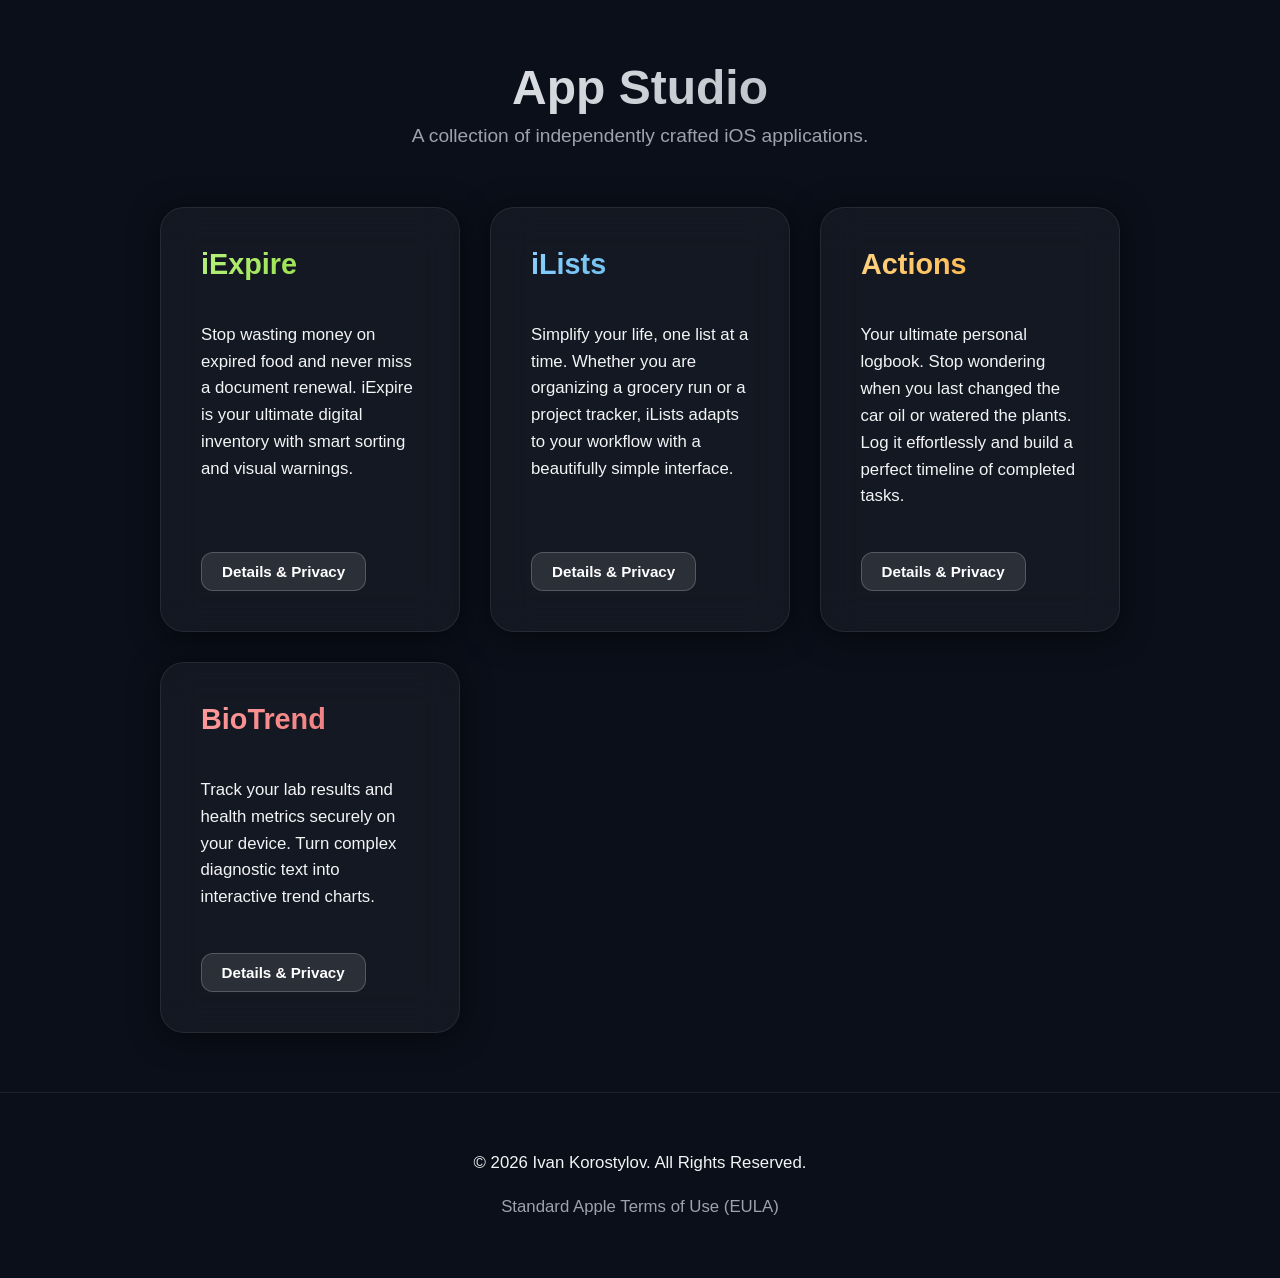
==== index.html @ 79123e21 "Update index.html" ====
<!DOCTYPE html>
<html lang="en">
<head>
    <meta charset="UTF-8">
    <meta name="viewport" content="width=device-width, initial-scale=1.0">
    <title>App Studio | Portfolio</title>
    <style>
        :root {
            --bg-color: #0b0f19;
            --card-bg: rgba(255, 255, 255, 0.04);
            --card-border: rgba(255, 255, 255, 0.08);
            --text-main: #f3f4f6;
            --text-muted: #9ca3af;
            --accent: #E76F70; /* Default Accent */
            
            /* App-specific accents */
            --accent-biotrend: #E76F70;
            --accent-ilists: #4DA8DA;
            --accent-actions: #F9A826;
            --accent-iexpire: #7ED321;
        }

        body {
            font-family: -apple-system, BlinkMacSystemFont, "Segoe UI", Roboto, Helvetica, Arial, sans-serif;
            background-color: var(--bg-color);
            color: var(--text-main);
            margin: 0;
            padding: 0;
            display: flex;
            flex-direction: column;
            min-height: 100vh;
            align-items: center;
        }

        header {
            width: 100%;
            max-width: 1000px;
            padding: 60px 20px 40px;
            text-align: center;
            box-sizing: border-box;
        }

        .logo {
            font-size: 3rem;
            font-weight: 800;
            background: linear-gradient(135deg, #ffffff, #9ca3af);
            -webkit-background-clip: text;
            -webkit-text-fill-color: transparent;
            margin-bottom: 10px;
        }

        .tagline {
            color: var(--text-muted);
            font-size: 1.2rem;
        }

        main {
            flex: 1;
            width: 100%;
            max-width: 1000px;
            padding: 20px;
            box-sizing: border-box;
        }

        /* Responsive Grid for Apps */
        .app-grid {
            display: grid;
            grid-template-columns: repeat(auto-fit, minmax(300px, 1fr));
            gap: 30px;
            margin-bottom: 40px;
        }

        .glass-card {
            background: var(--card-bg);
            backdrop-filter: blur(20px);
            -webkit-backdrop-filter: blur(20px);
            border: 1px solid var(--card-border);
            border-radius: 24px;
            padding: 40px;
            box-shadow: 0 4px 30px rgba(0, 0, 0, 0.5);
            display: flex;
            flex-direction: column;
            transition: transform 0.2s ease, border-color 0.2s ease;
        }

        .glass-card:hover {
            transform: translateY(-5px);
            border-color: rgba(255, 255, 255, 0.15);
        }

        h2 {
            font-size: 1.8rem;
            margin-top: 0;
            background: linear-gradient(135deg, #ffffff, #d1d5db);
            -webkit-background-clip: text;
            -webkit-text-fill-color: transparent;
        }

        /* Specific App Titles */
        .title-iexpire { background: linear-gradient(135deg, #b8f27e, var(--accent-iexpire)); -webkit-background-clip: text; -webkit-text-fill-color: transparent; }
        .title-ilists { background: linear-gradient(135deg, #8ad1ff, var(--accent-ilists)); -webkit-background-clip: text; -webkit-text-fill-color: transparent; }
        .title-actions { background: linear-gradient(135deg, #ffd485, var(--accent-actions)); -webkit-background-clip: text; -webkit-text-fill-color: transparent; }
        .title-biotrend { background: linear-gradient(135deg, #ff9b9c, var(--accent-biotrend)); -webkit-background-clip: text; -webkit-text-fill-color: transparent; }

        p {
            color: var(--text-main);
            line-height: 1.6;
            font-size: 1.05rem;
            flex-grow: 1; /* Pushes the button to the bottom */
        }

        .action-links {
            margin-top: 25px;
            display: flex;
            gap: 15px;
        }

        .btn {
            padding: 10px 20px;
            border-radius: 12px;
            text-decoration: none;
            font-weight: 600;
            font-size: 0.95rem;
            transition: background-color 0.2s;
            text-align: center;
        }

        .btn-primary {
            background-color: rgba(255, 255, 255, 0.1);
            color: #ffffff;
            border: 1px solid rgba(255, 255, 255, 0.2);
        }

        .btn-primary:hover {
            background-color: rgba(255, 255, 255, 0.15);
        }

        footer {
            width: 100%;
            text-align: center;
            padding: 40px 20px;
            border-top: 1px solid var(--card-border);
            font-size: 0.9rem;
            color: var(--text-muted);
            box-sizing: border-box;
        }

        footer a {
            color: var(--text-muted);
            text-decoration: none;
            margin: 0 10px;
            transition: color 0.2s;
        }

        footer a:hover {
            color: #ffffff;
        }
    </style>
</head>
<body>

    <header>
        <div class="logo">App Studio</div>
        <div class="tagline">A collection of independently crafted iOS applications.</div>
    </header>

    <main>
        <div class="app-grid">

            <section class="glass-card">
                <h2 class="title-iexpire">iExpire</h2>
                <p>Stop wasting money on expired food and never miss a document renewal. iExpire is your ultimate digital inventory with smart sorting and visual warnings.</p>
                <div class="action-links">
                    <a href="iexpire.html" class="btn btn-primary">Details & Privacy</a>
                </div>
            </section>

            <section class="glass-card">
                <h2 class="title-ilists">iLists</h2>
                <p>Simplify your life, one list at a time. Whether you are organizing a grocery run or a project tracker, iLists adapts to your workflow with a beautifully simple interface.</p>
                <div class="action-links">
                    <a href="ilists.html" class="btn btn-primary">Details & Privacy</a>
                </div>
            </section>

            <section class="glass-card">
                <h2 class="title-actions">Actions</h2>
                <p>Your ultimate personal logbook. Stop wondering when you last changed the car oil or watered the plants. Log it effortlessly and build a perfect timeline of completed tasks.</p>
                <div class="action-links">
                    <a href="actions.html" class="btn btn-primary">Details & Privacy</a>
                </div>
            </section>
            
            <section class="glass-card">
                <h2 class="title-biotrend">BioTrend</h2>
                <p>Track your lab results and health metrics securely on your device. Turn complex diagnostic text into interactive trend charts.</p>
                <div class="action-links">
                    <a href="biotrend.html" class="btn btn-primary">Details & Privacy</a>
                </div>
            </section>

        </div>
    </main>

    <footer>
        <p>&copy; 2026 Ivan Korostylov. All Rights Reserved.</p>
        <p>
            <a href="https://www.apple.com/legal/internet-services/itunes/dev/stdeula/" target="_blank" rel="noopener noreferrer">Standard Apple Terms of Use (EULA)</a>
        </p>
    </footer>

</body>
</html>
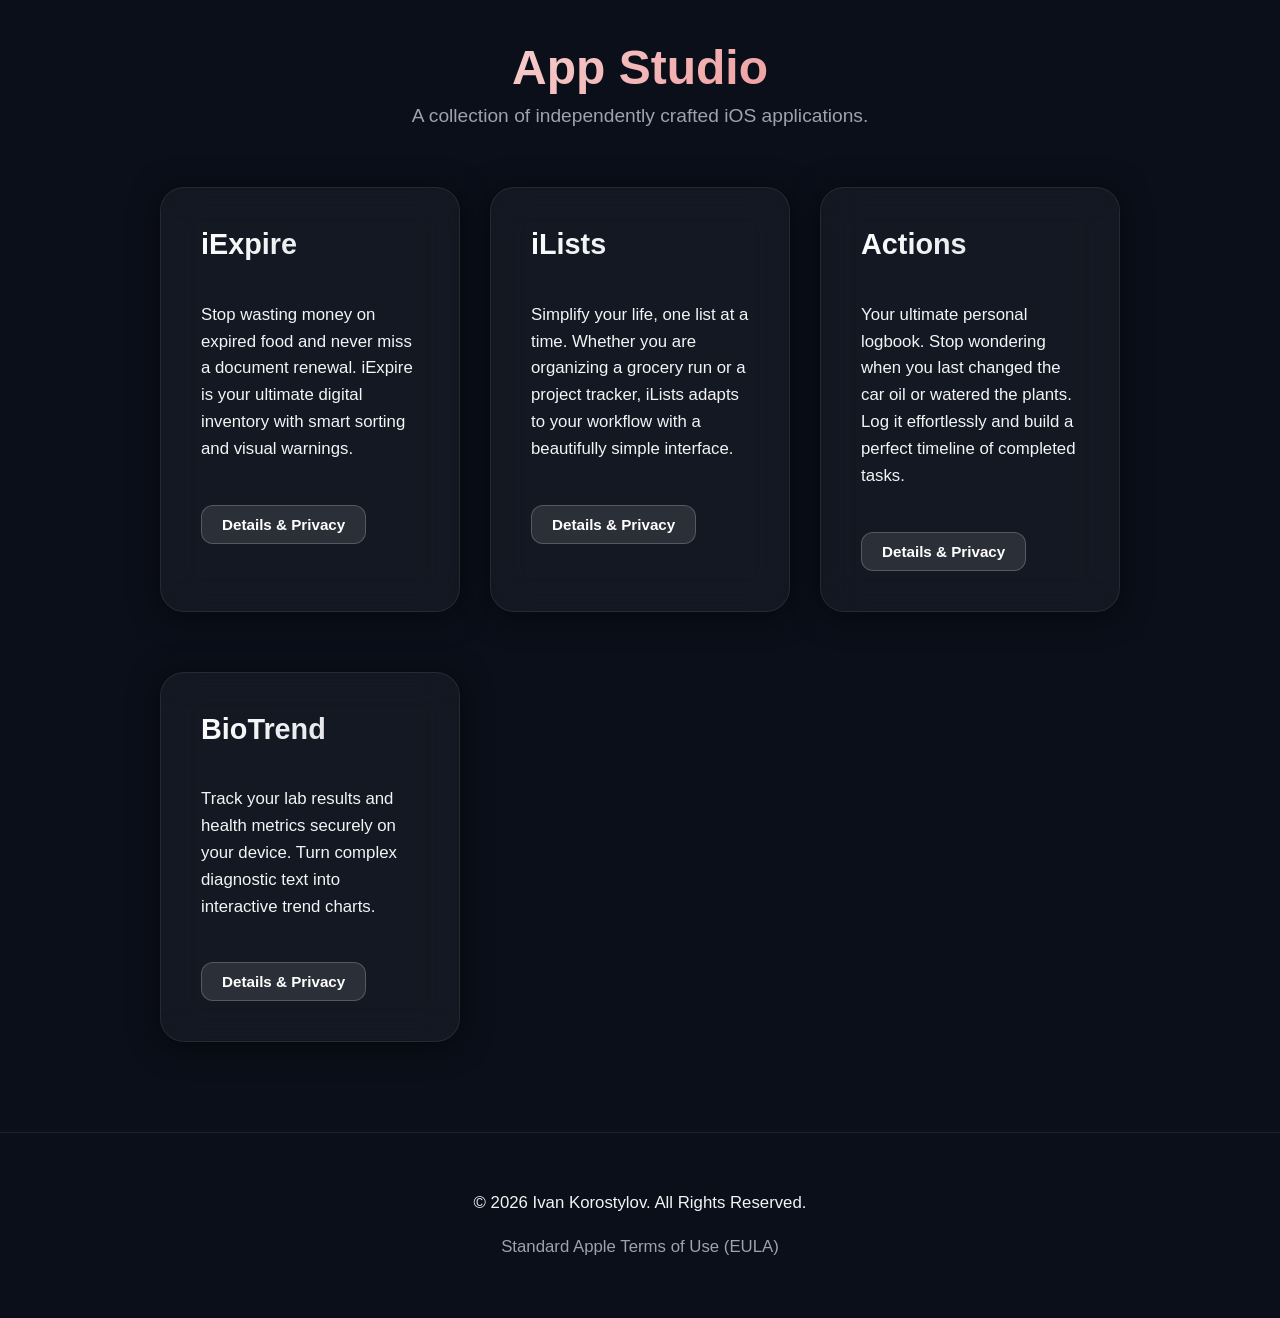
==== commit 1a27fcc5: "Update index.html" ====
--- a/index.html
+++ b/index.html
@@ -4,156 +4,13 @@
     <meta charset="UTF-8">
     <meta name="viewport" content="width=device-width, initial-scale=1.0">
     <title>App Studio | Portfolio</title>
+     <!-- 1. Link to the shared stylesheet -->
+    <link rel="stylesheet" href="styles.css">
+    
+    <!-- 2. Set the specific accent color for this app -->
     <style>
         :root {
-            --bg-color: #0b0f19;
-            --card-bg: rgba(255, 255, 255, 0.04);
-            --card-border: rgba(255, 255, 255, 0.08);
-            --text-main: #f3f4f6;
-            --text-muted: #9ca3af;
-            --accent: #E76F70; /* Default Accent */
-            
-            /* App-specific accents */
-            --accent-biotrend: #E76F70;
-            --accent-ilists: #4DA8DA;
-            --accent-actions: #F9A826;
-            --accent-iexpire: #7ED321;
-        }
-
-        body {
-            font-family: -apple-system, BlinkMacSystemFont, "Segoe UI", Roboto, Helvetica, Arial, sans-serif;
-            background-color: var(--bg-color);
-            color: var(--text-main);
-            margin: 0;
-            padding: 0;
-            display: flex;
-            flex-direction: column;
-            min-height: 100vh;
-            align-items: center;
-        }
-
-        header {
-            width: 100%;
-            max-width: 1000px;
-            padding: 60px 20px 40px;
-            text-align: center;
-            box-sizing: border-box;
-        }
-
-        .logo {
-            font-size: 3rem;
-            font-weight: 800;
-            background: linear-gradient(135deg, #ffffff, #9ca3af);
-            -webkit-background-clip: text;
-            -webkit-text-fill-color: transparent;
-            margin-bottom: 10px;
-        }
-
-        .tagline {
-            color: var(--text-muted);
-            font-size: 1.2rem;
-        }
-
-        main {
-            flex: 1;
-            width: 100%;
-            max-width: 1000px;
-            padding: 20px;
-            box-sizing: border-box;
-        }
-
-        /* Responsive Grid for Apps */
-        .app-grid {
-            display: grid;
-            grid-template-columns: repeat(auto-fit, minmax(300px, 1fr));
-            gap: 30px;
-            margin-bottom: 40px;
-        }
-
-        .glass-card {
-            background: var(--card-bg);
-            backdrop-filter: blur(20px);
-            -webkit-backdrop-filter: blur(20px);
-            border: 1px solid var(--card-border);
-            border-radius: 24px;
-            padding: 40px;
-            box-shadow: 0 4px 30px rgba(0, 0, 0, 0.5);
-            display: flex;
-            flex-direction: column;
-            transition: transform 0.2s ease, border-color 0.2s ease;
-        }
-
-        .glass-card:hover {
-            transform: translateY(-5px);
-            border-color: rgba(255, 255, 255, 0.15);
-        }
-
-        h2 {
-            font-size: 1.8rem;
-            margin-top: 0;
-            background: linear-gradient(135deg, #ffffff, #d1d5db);
-            -webkit-background-clip: text;
-            -webkit-text-fill-color: transparent;
-        }
-
-        /* Specific App Titles */
-        .title-iexpire { background: linear-gradient(135deg, #b8f27e, var(--accent-iexpire)); -webkit-background-clip: text; -webkit-text-fill-color: transparent; }
-        .title-ilists { background: linear-gradient(135deg, #8ad1ff, var(--accent-ilists)); -webkit-background-clip: text; -webkit-text-fill-color: transparent; }
-        .title-actions { background: linear-gradient(135deg, #ffd485, var(--accent-actions)); -webkit-background-clip: text; -webkit-text-fill-color: transparent; }
-        .title-biotrend { background: linear-gradient(135deg, #ff9b9c, var(--accent-biotrend)); -webkit-background-clip: text; -webkit-text-fill-color: transparent; }
-
-        p {
-            color: var(--text-main);
-            line-height: 1.6;
-            font-size: 1.05rem;
-            flex-grow: 1; /* Pushes the button to the bottom */
-        }
-
-        .action-links {
-            margin-top: 25px;
-            display: flex;
-            gap: 15px;
-        }
-
-        .btn {
-            padding: 10px 20px;
-            border-radius: 12px;
-            text-decoration: none;
-            font-weight: 600;
-            font-size: 0.95rem;
-            transition: background-color 0.2s;
-            text-align: center;
-        }
-
-        .btn-primary {
-            background-color: rgba(255, 255, 255, 0.1);
-            color: #ffffff;
-            border: 1px solid rgba(255, 255, 255, 0.2);
-        }
-
-        .btn-primary:hover {
-            background-color: rgba(255, 255, 255, 0.15);
-        }
-
-        footer {
-            width: 100%;
-            text-align: center;
-            padding: 40px 20px;
-            border-top: 1px solid var(--card-border);
-            font-size: 0.9rem;
-            color: var(--text-muted);
-            box-sizing: border-box;
-        }
-
-        footer a {
-            color: var(--text-muted);
-            text-decoration: none;
-            margin: 0 10px;
-            transition: color 0.2s;
-        }
-
-        footer a:hover {
-            color: #ffffff;
+            --accent: #E76F70;
         }
     </style>
 </head>
--- a/styles.css
+++ b/styles.css
@@ -0,0 +1,203 @@
+/* styles.css */
+:root {
+    --bg-color: #0b0f19;
+    --card-bg: rgba(255, 255, 255, 0.04);
+    --card-border: rgba(255, 255, 255, 0.08);
+    --text-main: #f3f4f6;
+    --text-muted: #9ca3af;
+    --accent: #E76F70; /* Default fallback accent */
+}
+
+body {
+    font-family: -apple-system, BlinkMacSystemFont, "Segoe UI", Roboto, Helvetica, Arial, sans-serif;
+    background-color: var(--bg-color);
+    color: var(--text-main);
+    margin: 0;
+    padding: 0;
+    display: flex;
+    flex-direction: column;
+    min-height: 100vh;
+    align-items: center;
+}
+
+/* Navigation */
+.nav-bar {
+    width: 100%;
+    max-width: 800px;
+    padding: 20px 20px 0 20px;
+    box-sizing: border-box;
+    display: flex;
+    justify-content: flex-start;
+}
+
+.back-link {
+    color: var(--text-muted);
+    text-decoration: none;
+    font-weight: 600;
+    display: inline-flex;
+    align-items: center;
+    gap: 8px;
+    transition: color 0.2s;
+    font-size: 0.95rem;
+}
+
+.back-link:hover {
+    color: var(--text-main);
+}
+
+/* Header */
+header {
+    width: 100%;
+    max-width: 1000px;
+    padding: 40px 20px;
+    text-align: center;
+    box-sizing: border-box;
+}
+
+.logo {
+    font-size: 3rem;
+    font-weight: 800;
+    /* Uses the local variable --accent for the gradient */
+    background: linear-gradient(135deg, #ffffff, var(--accent));
+    -webkit-background-clip: text;
+    -webkit-text-fill-color: transparent;
+    margin-bottom: 10px;
+}
+
+.tagline {
+    color: var(--text-muted);
+    font-size: 1.2rem;
+}
+
+/* Main Content & Grid */
+main {
+    flex: 1;
+    width: 100%;
+    max-width: 1000px;
+    padding: 20px;
+    box-sizing: border-box;
+}
+
+.app-grid {
+    display: grid;
+    grid-template-columns: repeat(auto-fit, minmax(300px, 1fr));
+    gap: 30px;
+    margin-bottom: 40px;
+}
+
+/* Glass Cards */
+.glass-card {
+    background: var(--card-bg);
+    backdrop-filter: blur(20px);
+    -webkit-backdrop-filter: blur(20px);
+    border: 1px solid var(--card-border);
+    border-radius: 24px;
+    padding: 40px;
+    margin-bottom: 30px;
+    box-shadow: 0 4px 30px rgba(0, 0, 0, 0.5);
+    display: flex;
+    flex-direction: column;
+    transition: transform 0.2s ease, border-color 0.2s ease;
+}
+
+.app-grid .glass-card:hover {
+    transform: translateY(-5px);
+    border-color: rgba(255, 255, 255, 0.15);
+}
+
+/* Typography Inside Cards */
+h2 {
+    font-size: 1.8rem;
+    margin-top: 0;
+    background: linear-gradient(135deg, #ffffff, #d1d5db);
+    -webkit-background-clip: text;
+    -webkit-text-fill-color: transparent;
+}
+
+h3 {
+    font-size: 1.3rem;
+    margin-top: 25px;
+    color: var(--accent);
+}
+
+h4 {
+    font-size: 1.1rem;
+    margin-top: 20px;
+    color: #f3f4f6;
+    border-left: 3px solid var(--accent);
+    padding-left: 10px;
+}
+
+p, li {
+    color: var(--text-main);
+    line-height: 1.6;
+    font-size: 1.05rem;
+}
+
+p.flex-grow {
+    flex-grow: 1;
+}
+
+ul {
+    padding-left: 20px;
+}
+
+li {
+    margin-bottom: 10px;
+}
+
+/* Buttons */
+.action-links {
+    margin-top: 25px;
+    display: flex;
+    gap: 15px;
+}
+
+.btn {
+    padding: 10px 20px;
+    border-radius: 12px;
+    text-decoration: none;
+    font-weight: 600;
+    font-size: 0.95rem;
+    transition: background-color 0.2s;
+    text-align: center;
+}
+
+.btn-primary {
+    background-color: rgba(255, 255, 255, 0.1);
+    color: #ffffff;
+    border: 1px solid rgba(255, 255, 255, 0.2);
+}
+
+.btn-primary:hover {
+    background-color: rgba(255, 255, 255, 0.15);
+}
+
+/* Footer */
+footer {
+    width: 100%;
+    text-align: center;
+    padding: 40px 20px;
+    border-top: 1px solid var(--card-border);
+    font-size: 0.9rem;
+    color: var(--text-muted);
+    box-sizing: border-box;
+}
+
+footer a {
+    color: var(--text-muted);
+    text-decoration: none;
+    margin: 0 10px;
+    transition: color 0.2s;
+}
+
+footer a:hover {
+    color: var(--accent);
+}
+
+.disclaimer {
+    font-size: 0.8rem;
+    margin-top: 15px;
+    display: block;
+    line-height: 1.4;
+}
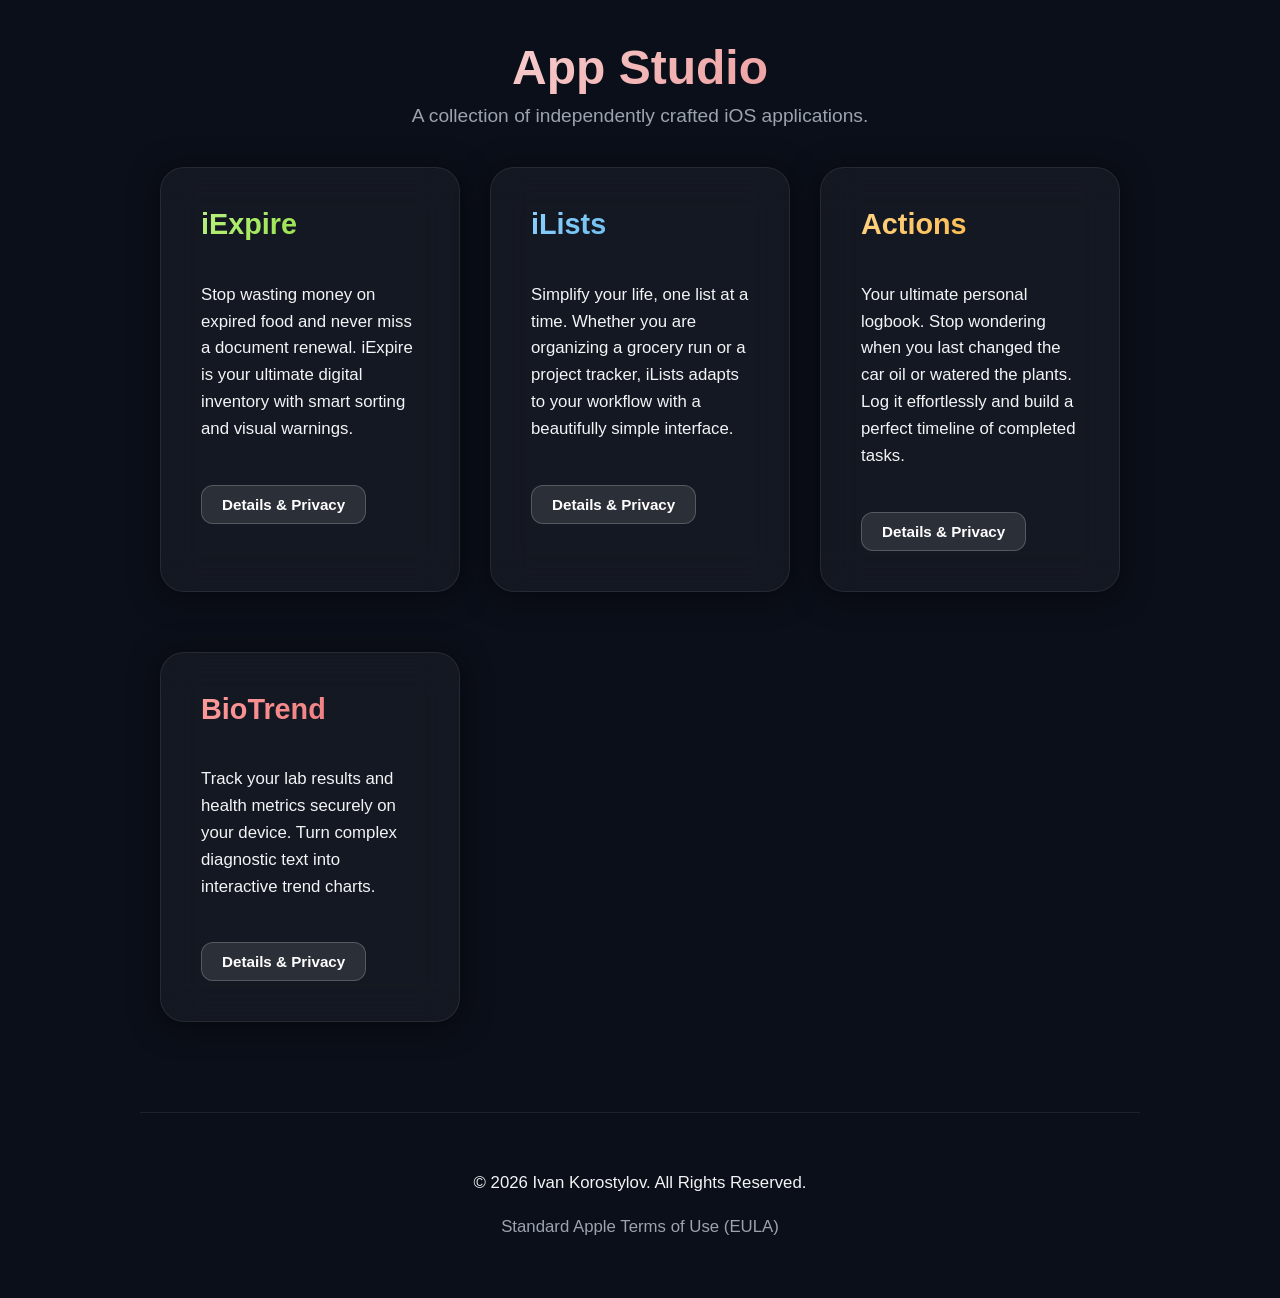
==== commit 33c34cbd: "Update index.html" ====
--- a/index.html
+++ b/index.html
@@ -9,8 +9,9 @@
     
     <!-- 2. Set the specific accent color for this app -->
     <style>
-        :root {
-            --accent: #E76F70;
+        /* Make the main hub wider to accommodate the grid */
+        header, main, footer { 
+            max-width: 1000px; 
         }
     </style>
 </head>
--- a/styles.css
+++ b/styles.css
@@ -1,4 +1,6 @@
-/* styles.css */
+/* =========================================
+   Global Variables & Colors
+========================================= */
 :root {
     --bg-color: #0b0f19;
     --card-bg: rgba(255, 255, 255, 0.04);
@@ -6,6 +8,12 @@
     --text-main: #f3f4f6;
     --text-muted: #9ca3af;
     --accent: #E76F70; /* Default fallback accent */
+    
+    /* App-specific accents for the homepage grid */
+    --accent-biotrend: #E76F70;
+    --accent-ilists: #4DA8DA;
+    --accent-actions: #F9A826;
+    --accent-iexpire: #7ED321;
 }
 
 body {
@@ -20,12 +28,31 @@
     align-items: center;
 }
 
-/* Navigation */
-.nav-bar {
+/* =========================================
+   Layout & Containers
+========================================= */
+/* Default to 800px for readable paragraphs on app pages */
+header, main, footer, .nav-bar {
     width: 100%;
     max-width: 800px;
+    box-sizing: border-box;
+}
+
+header { padding: 40px 20px 20px; text-align: center; }
+main { flex: 1; padding: 20px; }
+footer { 
+    padding: 40px 20px; 
+    text-align: center; 
+    border-top: 1px solid var(--card-border); 
+    font-size: 0.9rem; 
+    color: var(--text-muted); 
+}
+
+/* =========================================
+   Navigation (App Pages)
+========================================= */
+.nav-bar {
     padding: 20px 20px 0 20px;
-    box-sizing: border-box;
     display: flex;
     justify-content: flex-start;
 }
@@ -41,43 +68,11 @@
     font-size: 0.95rem;
 }
 
-.back-link:hover {
-    color: var(--text-main);
-}
+.back-link:hover { color: var(--text-main); }
 
-/* Header */
-header {
-    width: 100%;
-    max-width: 1000px;
-    padding: 40px 20px;
-    text-align: center;
-    box-sizing: border-box;
-}
-
-.logo {
-    font-size: 3rem;
-    font-weight: 800;
-    /* Uses the local variable --accent for the gradient */
-    background: linear-gradient(135deg, #ffffff, var(--accent));
-    -webkit-background-clip: text;
-    -webkit-text-fill-color: transparent;
-    margin-bottom: 10px;
-}
-
-.tagline {
-    color: var(--text-muted);
-    font-size: 1.2rem;
-}
-
-/* Main Content & Grid */
-main {
-    flex: 1;
-    width: 100%;
-    max-width: 1000px;
-    padding: 20px;
-    box-sizing: border-box;
-}
-
+/* =========================================
+   Glass Cards & Grid (Index Page)
+========================================= */
 .app-grid {
     display: grid;
     grid-template-columns: repeat(auto-fit, minmax(300px, 1fr));
@@ -85,7 +80,6 @@
     margin-bottom: 40px;
 }
 
-/* Glass Cards */
 .glass-card {
     background: var(--card-bg);
     backdrop-filter: blur(20px);
@@ -100,12 +94,29 @@
     transition: transform 0.2s ease, border-color 0.2s ease;
 }
 
+/* Only apply hover effect on the grid cards, not the static privacy cards */
 .app-grid .glass-card:hover {
     transform: translateY(-5px);
     border-color: rgba(255, 255, 255, 0.15);
 }
 
-/* Typography Inside Cards */
+/* =========================================
+   Typography & Specific Titles
+========================================= */
+.logo {
+    font-size: 3rem;
+    font-weight: 800;
+    background: linear-gradient(135deg, #ffffff, var(--accent));
+    -webkit-background-clip: text;
+    -webkit-text-fill-color: transparent;
+    margin-bottom: 10px;
+}
+
+/* On the home page, the App Studio logo uses a neutral gradient */
+.logo-hub { background: linear-gradient(135deg, #ffffff, #9ca3af); }
+
+.tagline { color: var(--text-muted); font-size: 1.2rem; }
+
 h2 {
     font-size: 1.8rem;
     margin-top: 0;
@@ -114,44 +125,22 @@
     -webkit-text-fill-color: transparent;
 }
 
-h3 {
-    font-size: 1.3rem;
-    margin-top: 25px;
-    color: var(--accent);
-}
+h3 { font-size: 1.3rem; margin-top: 25px; color: var(--accent); }
+h4 { font-size: 1.1rem; margin-top: 20px; color: #f3f4f6; border-left: 3px solid var(--accent); padding-left: 10px; }
+p, li { color: var(--text-main); line-height: 1.6; font-size: 1.05rem; }
+ul { padding-left: 20px; }
+li { margin-bottom: 10px; }
 
-h4 {
-    font-size: 1.1rem;
-    margin-top: 20px;
-    color: #f3f4f6;
-    border-left: 3px solid var(--accent);
-    padding-left: 10px;
-}
+/* Grid App Titles */
+.title-biotrend { background: linear-gradient(135deg, #ff9b9c, var(--accent-biotrend)); -webkit-background-clip: text; -webkit-text-fill-color: transparent; }
+.title-ilists { background: linear-gradient(135deg, #8ad1ff, var(--accent-ilists)); -webkit-background-clip: text; -webkit-text-fill-color: transparent; }
+.title-actions { background: linear-gradient(135deg, #ffd485, var(--accent-actions)); -webkit-background-clip: text; -webkit-text-fill-color: transparent; }
+.title-iexpire { background: linear-gradient(135deg, #b8f27e, var(--accent-iexpire)); -webkit-background-clip: text; -webkit-text-fill-color: transparent; }
 
-p, li {
-    color: var(--text-main);
-    line-height: 1.6;
-    font-size: 1.05rem;
-}
-
-p.flex-grow {
-    flex-grow: 1;
-}
-
-ul {
-    padding-left: 20px;
-}
-
-li {
-    margin-bottom: 10px;
-}
-
-/* Buttons */
-.action-links {
-    margin-top: 25px;
-    display: flex;
-    gap: 15px;
-}
+/* =========================================
+   Buttons & Links
+========================================= */
+.action-links { margin-top: 25px; display: flex; gap: 15px; }
 
 .btn {
     padding: 10px 20px;
@@ -169,35 +158,8 @@
     border: 1px solid rgba(255, 255, 255, 0.2);
 }
 
-.btn-primary:hover {
-    background-color: rgba(255, 255, 255, 0.15);
-}
+.btn-primary:hover { background-color: rgba(255, 255, 255, 0.15); }
 
-/* Footer */
-footer {
-    width: 100%;
-    text-align: center;
-    padding: 40px 20px;
-    border-top: 1px solid var(--card-border);
-    font-size: 0.9rem;
-    color: var(--text-muted);
-    box-sizing: border-box;
-}
-
-footer a {
-    color: var(--text-muted);
-    text-decoration: none;
-    margin: 0 10px;
-    transition: color 0.2s;
-}
-
-footer a:hover {
-    color: var(--accent);
-}
-
-.disclaimer {
-    font-size: 0.8rem;
-    margin-top: 15px;
-    display: block;
-    line-height: 1.4;
-}
+footer a { color: var(--text-muted); text-decoration: none; margin: 0 10px; transition: color 0.2s; }
+footer a:hover { color: var(--accent); }
+.disclaimer { font-size: 0.8rem; margin-top: 15px; display: block; line-height: 1.4; }
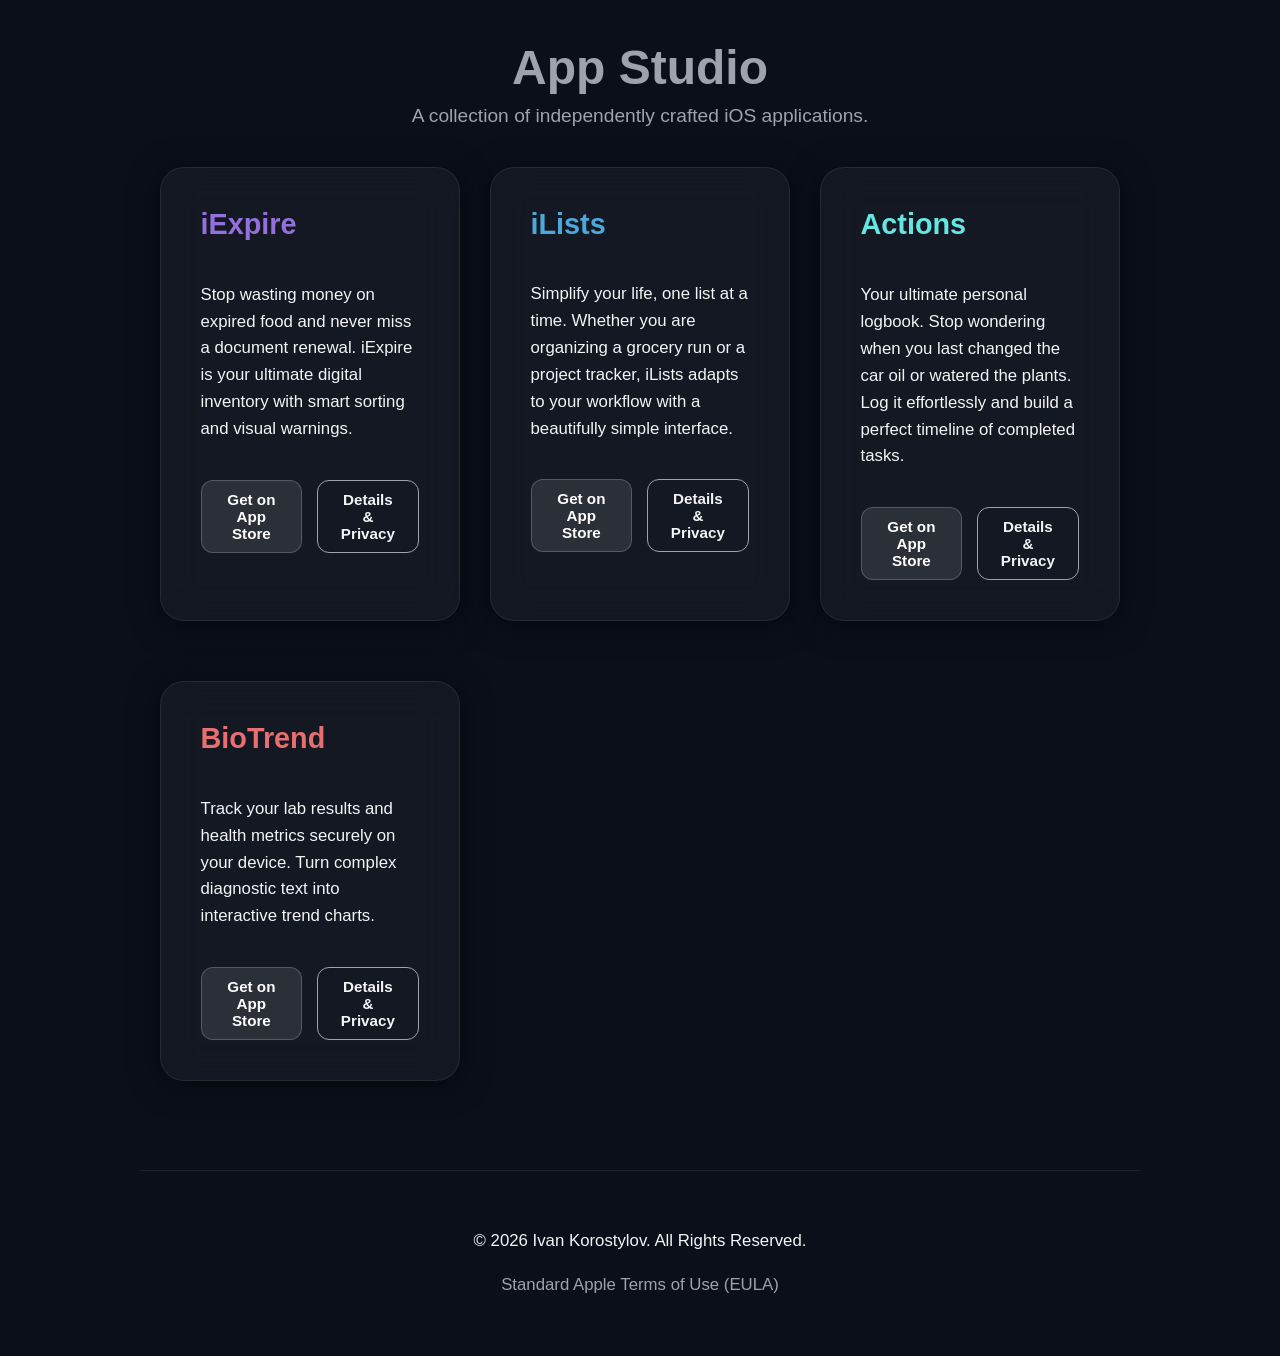
==== commit 28a68cfc: "Update index.html" ====
--- a/index.html
+++ b/index.html
@@ -28,32 +28,52 @@
             <section class="glass-card">
                 <h2 class="title-iexpire">iExpire</h2>
                 <p>Stop wasting money on expired food and never miss a document renewal. iExpire is your ultimate digital inventory with smart sorting and visual warnings.</p>
-                <div class="action-links">
-                    <a href="iexpire.html" class="btn btn-primary">Details & Privacy</a>
+                <div class="action-links" style="display: flex; gap: 15px; margin-top: 20px;">
+                    <a href="https://apps.apple.com/ua/app/iexpire/id6473787243" target="_blank" rel="noopener noreferrer" class="btn btn-primary">
+                        Get on App Store
+                    </a>
+                    <a href="iexpire.html" class="btn btn-secondary" style="background: transparent; border: 1px solid var(--accent); color: var(--text-main);">
+                        Details & Privacy
+                    </a>
                 </div>
             </section>
 
             <section class="glass-card">
                 <h2 class="title-ilists">iLists</h2>
                 <p>Simplify your life, one list at a time. Whether you are organizing a grocery run or a project tracker, iLists adapts to your workflow with a beautifully simple interface.</p>
-                <div class="action-links">
-                    <a href="ilists.html" class="btn btn-primary">Details & Privacy</a>
+                <div class="action-links" style="display: flex; gap: 15px; margin-top: 20px;">
+                    <a href="https://apps.apple.com/ua/app/iexpire/id6473787243" target="_blank" rel="noopener noreferrer" class="btn btn-primary">
+                        Get on App Store
+                    </a>
+                    <a href="ilists.html" class="btn btn-secondary" style="background: transparent; border: 1px solid var(--accent); color: var(--text-main);">
+                        Details & Privacy
+                    </a>
                 </div>
             </section>
 
             <section class="glass-card">
                 <h2 class="title-actions">Actions</h2>
                 <p>Your ultimate personal logbook. Stop wondering when you last changed the car oil or watered the plants. Log it effortlessly and build a perfect timeline of completed tasks.</p>
-                <div class="action-links">
-                    <a href="actions.html" class="btn btn-primary">Details & Privacy</a>
+                <div class="action-links" style="display: flex; gap: 15px; margin-top: 20px;">
+                    <a href="https://apps.apple.com/ua/app/iexpire/id6473787243" target="_blank" rel="noopener noreferrer" class="btn btn-primary">
+                        Get on App Store
+                    </a>
+                    <a href="actions.html" class="btn btn-secondary" style="background: transparent; border: 1px solid var(--accent); color: var(--text-main);">
+                        Details & Privacy
+                    </a>
                 </div>
             </section>
             
             <section class="glass-card">
                 <h2 class="title-biotrend">BioTrend</h2>
                 <p>Track your lab results and health metrics securely on your device. Turn complex diagnostic text into interactive trend charts.</p>
-                <div class="action-links">
-                    <a href="biotrend.html" class="btn btn-primary">Details & Privacy</a>
+                <div class="action-links" style="display: flex; gap: 15px; margin-top: 20px;">
+                    <a href="https://apps.apple.com/ua/app/iexpire/id6473787243" target="_blank" rel="noopener noreferrer" class="btn btn-primary">
+                        Get on App Store
+                    </a>
+                    <a href="biotrend.html" class="btn btn-secondary" style="background: transparent; border: 1px solid var(--accent); color: var(--text-main);">
+                        Details & Privacy
+                    </a>
                 </div>
             </section>
 
--- a/styles.css
+++ b/styles.css
@@ -7,13 +7,13 @@
     --card-border: rgba(255, 255, 255, 0.08);
     --text-main: #f3f4f6;
     --text-muted: #9ca3af;
-    --accent: #E76F70; /* Default fallback accent */
+    --accent: #9ca3af; /* Default fallback accent */
     
     /* App-specific accents for the homepage grid */
     --accent-biotrend: #E76F70;
-    --accent-ilists: #4DA8DA;
-    --accent-actions: #F9A826;
-    --accent-iexpire: #7ED321;
+    --accent-ilists: #4DA8DA; /* cyan: 00FFFF */
+    --accent-actions: #66E6E3; /* light mode:00C7BE */
+    --accent-iexpire: #9370DB;
 }
 
 body {
@@ -106,14 +106,14 @@
 .logo {
     font-size: 3rem;
     font-weight: 800;
-    background: linear-gradient(135deg, #ffffff, var(--accent));
-    -webkit-background-clip: text;
-    -webkit-text-fill-color: transparent;
+    color: var(--accent);
     margin-bottom: 10px;
 }
 
-/* On the home page, the App Studio logo uses a neutral gradient */
-.logo-hub { background: linear-gradient(135deg, #ffffff, #9ca3af); }
+/* On the home page, the App Studio logo uses a neutral solid color */
+.logo-hub { 
+    color: #f3f4f6; 
+}
 
 .tagline { color: var(--text-muted); font-size: 1.2rem; }
 
@@ -122,7 +122,59 @@
     margin-top: 0;
     background: linear-gradient(135deg, #ffffff, #d1d5db);
     -webkit-background-clip: text;
+    background-clip: text; /* Added for compatibility */
     -webkit-text-fill-color: transparent;
+    color: transparent; /* Added for compatibility */
+}
+
+/* Grid App Titles */
+.title-biotrend { 
+    /* 1. Remove the gradient background */
+    background: none; 
+    
+    /* 2. Reset the clipping properties inherited from the h2 rule */
+    -webkit-background-clip: border-box; 
+    background-clip: border-box;
+    -webkit-text-fill-color: initial; 
+    
+    /* 3. Apply your solid accent color */
+    color: var(--accent-biotrend);
+}
+.title-ilists { 
+    /* 1. Remove the gradient background */
+    background: none; 
+    
+    /* 2. Reset the clipping properties inherited from the h2 rule */
+    -webkit-background-clip: border-box; 
+    background-clip: border-box;
+    -webkit-text-fill-color: initial; 
+    
+    /* 3. Apply your solid accent color */
+    color: var(--accent-ilists);
+}
+.title-actions { 
+    /* 1. Remove the gradient background */
+    background: none; 
+    
+    /* 2. Reset the clipping properties inherited from the h2 rule */
+    -webkit-background-clip: border-box; 
+    background-clip: border-box;
+    -webkit-text-fill-color: initial; 
+    
+    /* 3. Apply your solid accent color */
+    color: var(--accent-actions);
+}
+.title-iexpire { 
+    /* 1. Remove the gradient background */
+    background: none; 
+    
+    /* 2. Reset the clipping properties inherited from the h2 rule */
+    -webkit-background-clip: border-box; 
+    background-clip: border-box;
+    -webkit-text-fill-color: initial; 
+    
+    /* 3. Apply your solid accent color */
+    color: var(--accent-iexpire);
 }
 
 h3 { font-size: 1.3rem; margin-top: 25px; color: var(--accent); }
@@ -130,12 +182,6 @@
 p, li { color: var(--text-main); line-height: 1.6; font-size: 1.05rem; }
 ul { padding-left: 20px; }
 li { margin-bottom: 10px; }
-
-/* Grid App Titles */
-.title-biotrend { background: linear-gradient(135deg, #ff9b9c, var(--accent-biotrend)); -webkit-background-clip: text; -webkit-text-fill-color: transparent; }
-.title-ilists { background: linear-gradient(135deg, #8ad1ff, var(--accent-ilists)); -webkit-background-clip: text; -webkit-text-fill-color: transparent; }
-.title-actions { background: linear-gradient(135deg, #ffd485, var(--accent-actions)); -webkit-background-clip: text; -webkit-text-fill-color: transparent; }
-.title-iexpire { background: linear-gradient(135deg, #b8f27e, var(--accent-iexpire)); -webkit-background-clip: text; -webkit-text-fill-color: transparent; }
 
 /* =========================================
    Buttons & Links
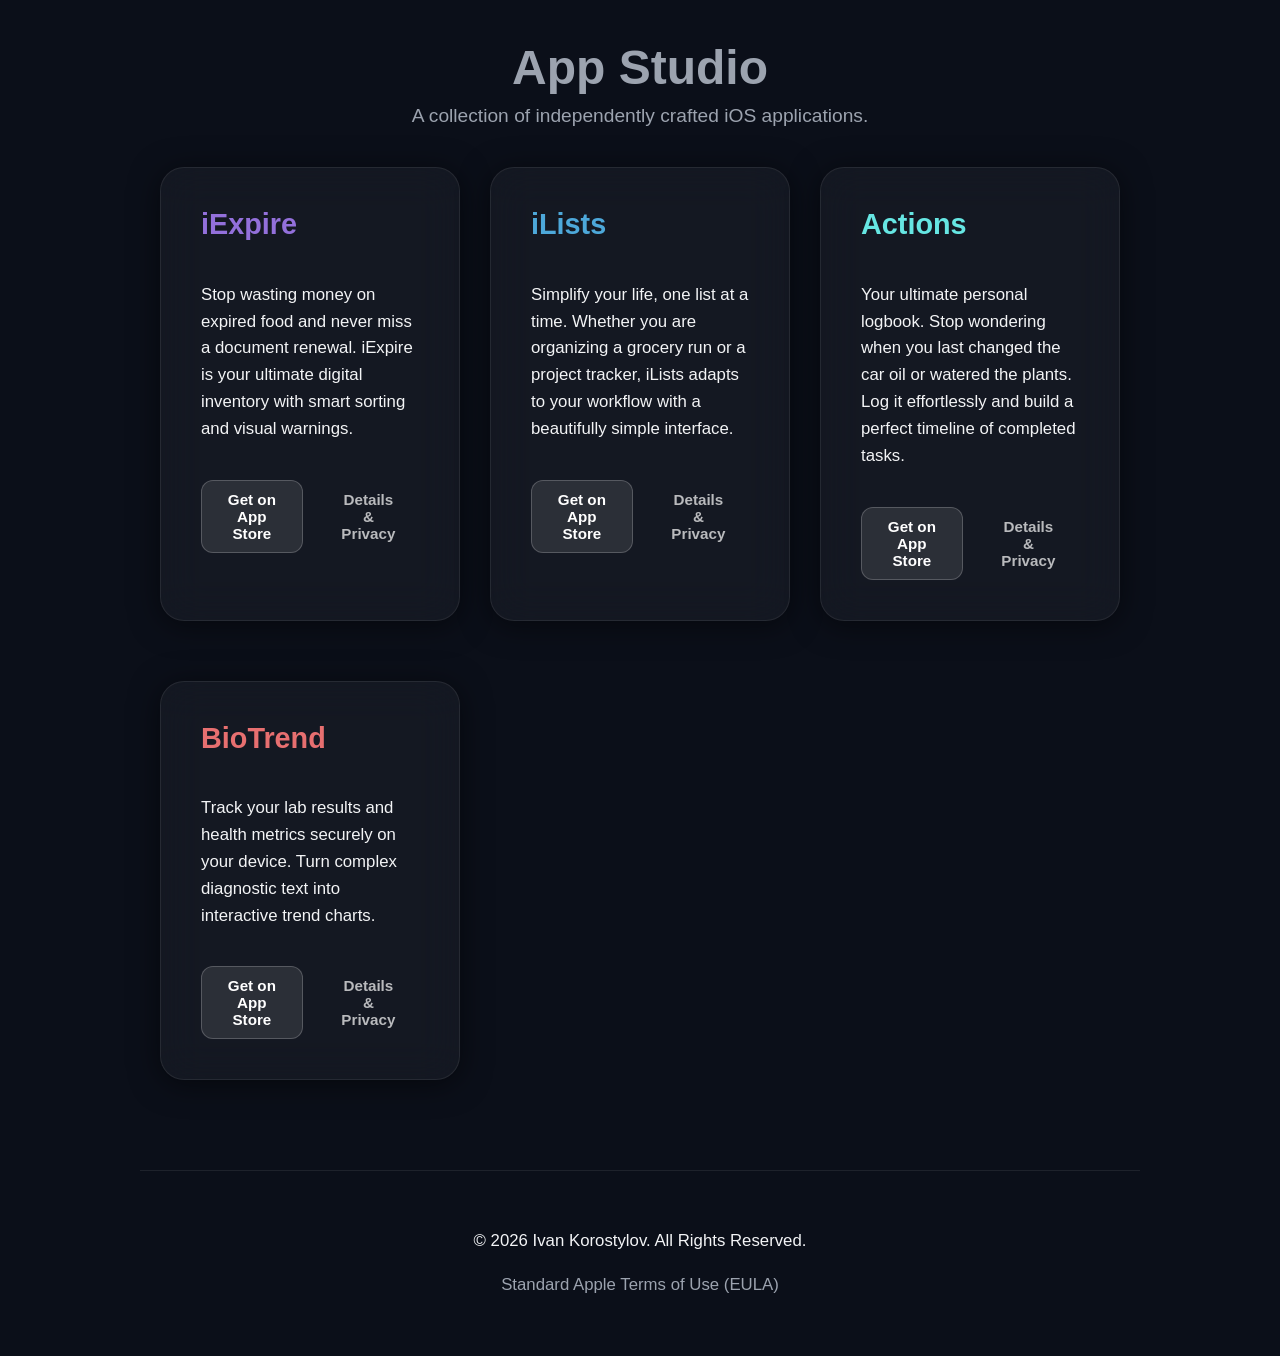
==== commit 7b6a465f: "Update index.html" ====
--- a/index.html
+++ b/index.html
@@ -32,7 +32,7 @@
                     <a href="https://apps.apple.com/ua/app/iexpire/id6473787243" target="_blank" rel="noopener noreferrer" class="btn btn-primary">
                         Get on App Store
                     </a>
-                    <a href="iexpire.html" class="btn btn-secondary" style="background: transparent; border: 1px solid var(--accent); color: var(--text-main);">
+                    <a href="iexpire.html" class="btn btn-secondary">
                         Details & Privacy
                     </a>
                 </div>
@@ -45,7 +45,7 @@
                     <a href="https://apps.apple.com/ua/app/iexpire/id6473787243" target="_blank" rel="noopener noreferrer" class="btn btn-primary">
                         Get on App Store
                     </a>
-                    <a href="ilists.html" class="btn btn-secondary" style="background: transparent; border: 1px solid var(--accent); color: var(--text-main);">
+                    <a href="ilists.html" class="btn btn-secondary">
                         Details & Privacy
                     </a>
                 </div>
@@ -58,7 +58,7 @@
                     <a href="https://apps.apple.com/ua/app/iexpire/id6473787243" target="_blank" rel="noopener noreferrer" class="btn btn-primary">
                         Get on App Store
                     </a>
-                    <a href="actions.html" class="btn btn-secondary" style="background: transparent; border: 1px solid var(--accent); color: var(--text-main);">
+                    <a href="actions.html" class="btn btn-secondary">
                         Details & Privacy
                     </a>
                 </div>
@@ -71,7 +71,7 @@
                     <a href="https://apps.apple.com/ua/app/iexpire/id6473787243" target="_blank" rel="noopener noreferrer" class="btn btn-primary">
                         Get on App Store
                     </a>
-                    <a href="biotrend.html" class="btn btn-secondary" style="background: transparent; border: 1px solid var(--accent); color: var(--text-main);">
+                    <a href="biotrend.html" class="btn btn-secondary">
                         Details & Privacy
                     </a>
                 </div>
--- a/styles.css
+++ b/styles.css
@@ -206,6 +206,17 @@
 
 .btn-primary:hover { background-color: rgba(255, 255, 255, 0.15); }
 
+.btn-secondary {
+    background-color: transparent;
+    color: rgba(255, 255, 255, 0.7); /* Slightly dimmed text so primary stands out */
+    border: 1px solid transparent; /* Keeps the button the same height as primary */
+}
+
+.btn-secondary:hover { 
+    background-color: rgba(255, 255, 255, 0.05); 
+    color: #ffffff;
+}
+
 footer a { color: var(--text-muted); text-decoration: none; margin: 0 10px; transition: color 0.2s; }
 footer a:hover { color: var(--accent); }
 .disclaimer { font-size: 0.8rem; margin-top: 15px; display: block; line-height: 1.4; }
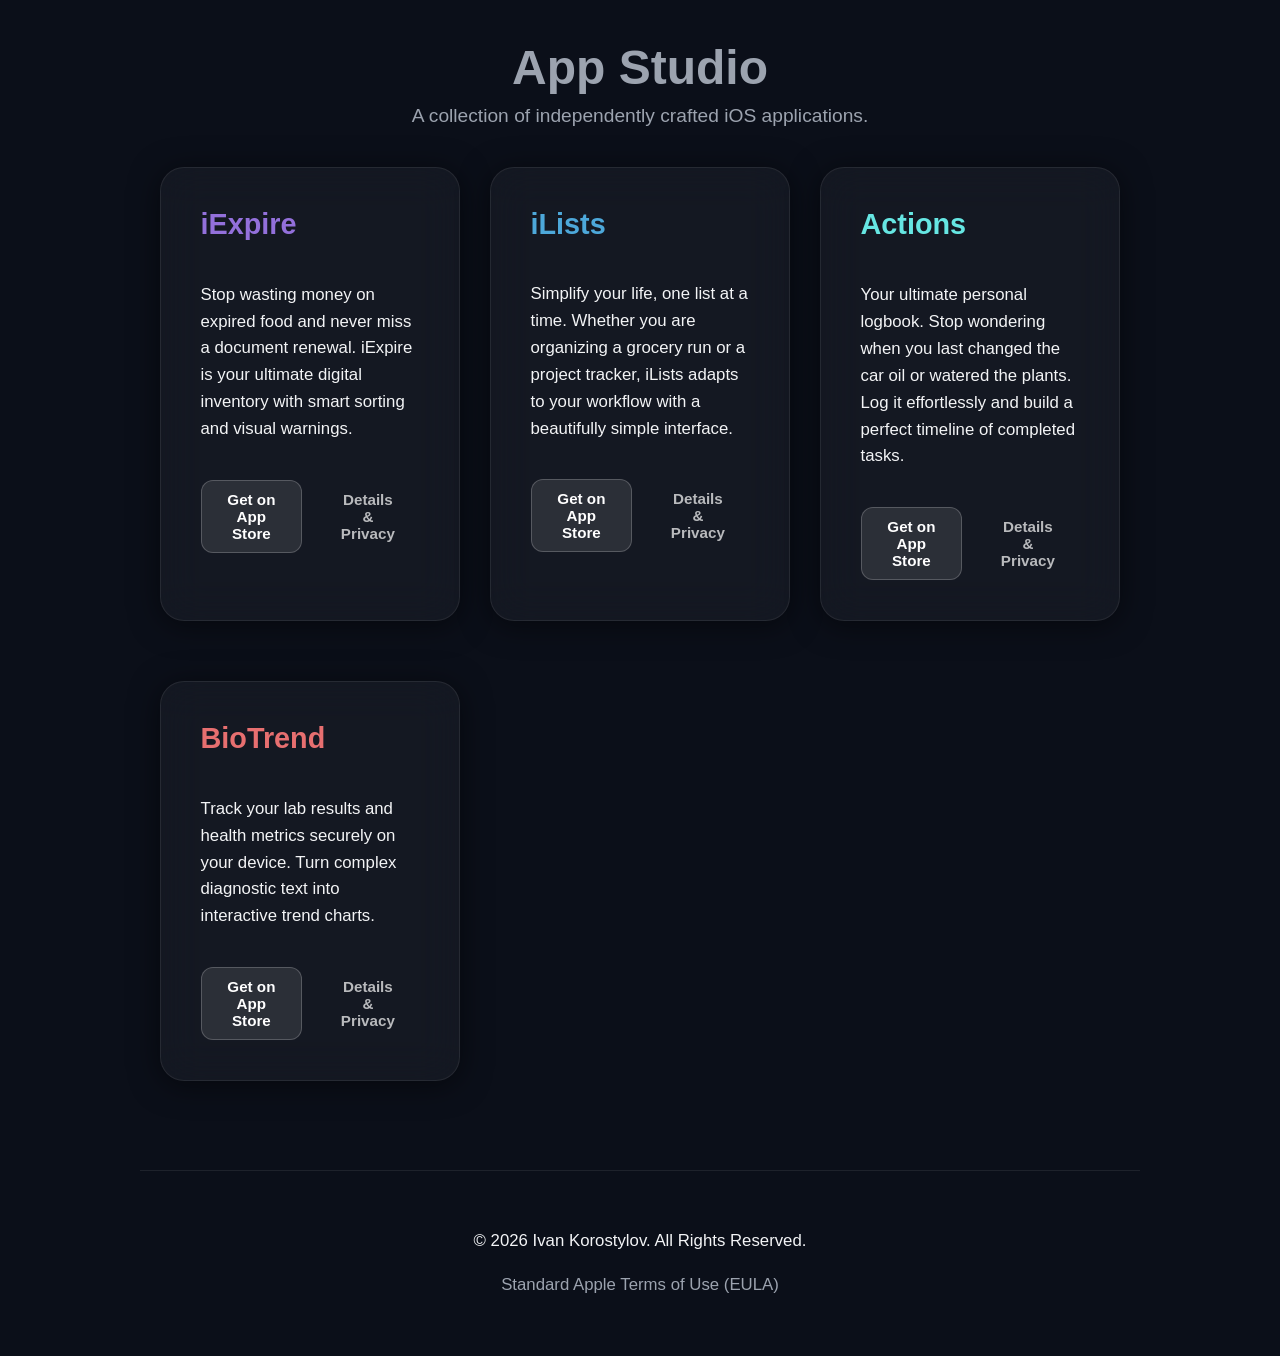
==== commit 038137de: "Update index.html" ====
--- a/index.html
+++ b/index.html
@@ -42,7 +42,7 @@
                 <h2 class="title-ilists">iLists</h2>
                 <p>Simplify your life, one list at a time. Whether you are organizing a grocery run or a project tracker, iLists adapts to your workflow with a beautifully simple interface.</p>
                 <div class="action-links" style="display: flex; gap: 15px; margin-top: 20px;">
-                    <a href="https://apps.apple.com/ua/app/iexpire/id6473787243" target="_blank" rel="noopener noreferrer" class="btn btn-primary">
+                    <a href="https://apps.apple.com/ua/app/ilists/id6739258931" target="_blank" rel="noopener noreferrer" class="btn btn-primary">
                         Get on App Store
                     </a>
                     <a href="ilists.html" class="btn btn-secondary">
@@ -55,7 +55,7 @@
                 <h2 class="title-actions">Actions</h2>
                 <p>Your ultimate personal logbook. Stop wondering when you last changed the car oil or watered the plants. Log it effortlessly and build a perfect timeline of completed tasks.</p>
                 <div class="action-links" style="display: flex; gap: 15px; margin-top: 20px;">
-                    <a href="https://apps.apple.com/ua/app/iexpire/id6473787243" target="_blank" rel="noopener noreferrer" class="btn btn-primary">
+                    <a href="https://apps.apple.com/ua/app/actions-track/id6736567741" target="_blank" rel="noopener noreferrer" class="btn btn-primary">
                         Get on App Store
                     </a>
                     <a href="actions.html" class="btn btn-secondary">
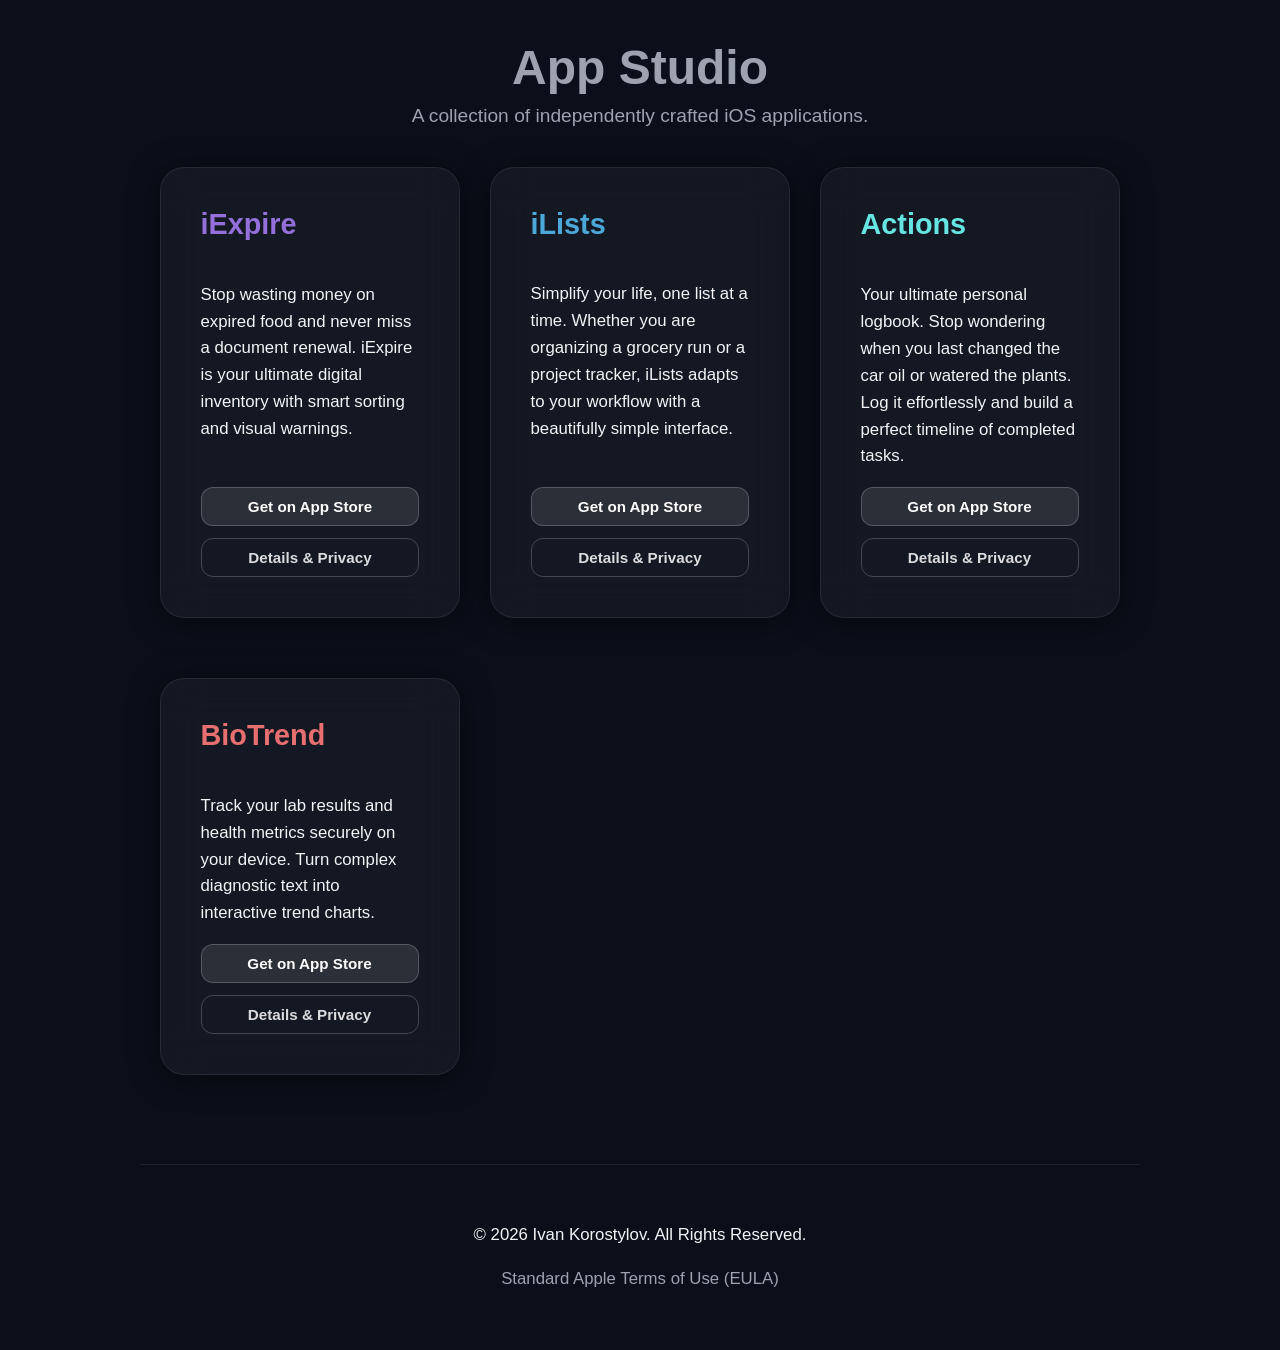
==== commit a886e98d: "Update index.html" ====
--- a/index.html
+++ b/index.html
@@ -28,7 +28,7 @@
             <section class="glass-card">
                 <h2 class="title-iexpire">iExpire</h2>
                 <p>Stop wasting money on expired food and never miss a document renewal. iExpire is your ultimate digital inventory with smart sorting and visual warnings.</p>
-                <div class="action-links" style="display: flex; gap: 15px; margin-top: 20px;">
+                <div class="action-links">
                     <a href="https://apps.apple.com/ua/app/iexpire/id6473787243" target="_blank" rel="noopener noreferrer" class="btn btn-primary">
                         Get on App Store
                     </a>
@@ -41,7 +41,7 @@
             <section class="glass-card">
                 <h2 class="title-ilists">iLists</h2>
                 <p>Simplify your life, one list at a time. Whether you are organizing a grocery run or a project tracker, iLists adapts to your workflow with a beautifully simple interface.</p>
-                <div class="action-links" style="display: flex; gap: 15px; margin-top: 20px;">
+                <div class="action-links">
                     <a href="https://apps.apple.com/ua/app/ilists/id6739258931" target="_blank" rel="noopener noreferrer" class="btn btn-primary">
                         Get on App Store
                     </a>
@@ -54,7 +54,7 @@
             <section class="glass-card">
                 <h2 class="title-actions">Actions</h2>
                 <p>Your ultimate personal logbook. Stop wondering when you last changed the car oil or watered the plants. Log it effortlessly and build a perfect timeline of completed tasks.</p>
-                <div class="action-links" style="display: flex; gap: 15px; margin-top: 20px;">
+                <div class="action-links">
                     <a href="https://apps.apple.com/ua/app/actions-track/id6736567741" target="_blank" rel="noopener noreferrer" class="btn btn-primary">
                         Get on App Store
                     </a>
@@ -67,7 +67,7 @@
             <section class="glass-card">
                 <h2 class="title-biotrend">BioTrend</h2>
                 <p>Track your lab results and health metrics securely on your device. Turn complex diagnostic text into interactive trend charts.</p>
-                <div class="action-links" style="display: flex; gap: 15px; margin-top: 20px;">
+                <div class="action-links">
                     <a href="https://apps.apple.com/ua/app/iexpire/id6473787243" target="_blank" rel="noopener noreferrer" class="btn btn-primary">
                         Get on App Store
                     </a>
--- a/styles.css
+++ b/styles.css
@@ -186,7 +186,17 @@
 /* =========================================
    Buttons & Links
 ========================================= */
-.action-links { margin-top: 25px; display: flex; gap: 15px; }
+.action-links {
+    display: flex;
+    gap: 12px;
+    margin-top: auto; /* This pushes the buttons to the bottom! */
+    flex-wrap: wrap; 
+}
+
+.action-links .btn {
+    flex: 1; /* Forces both buttons to take up exactly 50% of the available width */
+    min-width: 140px; /* Prevents them from getting unreadably squished before wrapping */
+}
 
 .btn {
     padding: 10px 20px;
@@ -208,8 +218,8 @@
 
 .btn-secondary {
     background-color: transparent;
-    color: rgba(255, 255, 255, 0.7); /* Slightly dimmed text so primary stands out */
-    border: 1px solid transparent; /* Keeps the button the same height as primary */
+    color: rgba(255, 255, 255, 0.85);
+    border: 1px solid rgba(255, 255, 255, 0.2);
 }
 
 .btn-secondary:hover { 
